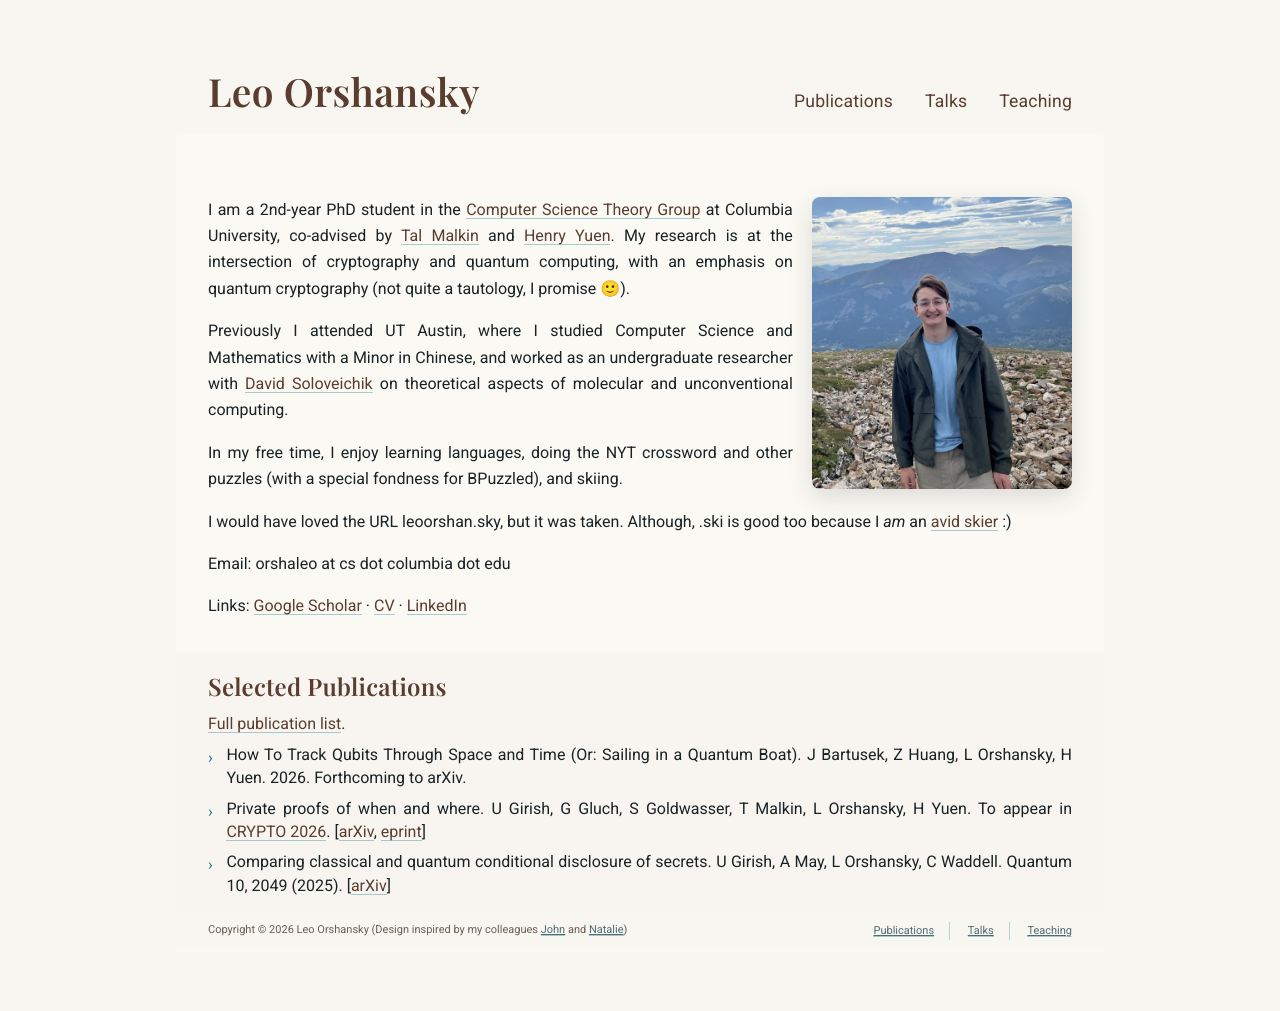
==== index.html @ e821ca94 "lmao" ====
<!DOCTYPE html>
<html lang="en-us">
 <head>
  <meta charset="utf-8"/>
  <meta content="IE=edge" http-equiv="X-UA-Compatible"/>
  <title>
   Leo Orshansky | PhD Student in Theoretical Computer Science
  </title>
  <link href="https://leoorshan.ski/" rel="canonical"/>
  <meta content="Leo Orshansky is a PhD student in theoretical computer science at Columbia University, researching cryptography and quantum computing." name="description"/>
  <meta content="width=device-width,initial-scale=1" name="viewport"/>
  <meta content="all,follow" name="robots"/>
  <meta content="index,follow,snippet,archive" name="googlebot"/>
  <meta content="https://leoorshan.ski/" property="og:url"/>
  <meta content="Leo Orshansky" property="og:site_name"/>
  <meta content="Leo Orshansky | PhD Student in Theoretical Computer Science" property="og:title"/>
  <meta content="Leo Orshansky is a PhD student in theoretical computer science at Columbia University, researching cryptography and quantum computing." property="og:description"/>
  <meta content="en_us" property="og:locale"/>
  <meta content="website" property="og:type"/>
  <meta content="summary" name="twitter:card"/>
  <meta content="Leo Orshansky | PhD Student in Theoretical Computer Science" name="twitter:title"/>
  <meta content="Leo Orshansky is a PhD student in theoretical computer science at Columbia University, researching cryptography and quantum computing." name="twitter:description"/>
  <script type="application/ld+json">
   {
    "@context": "https://schema.org",
    "@type": "Person",
    "name": "Leo Orshansky",
    "url": "https://leoorshan.ski/",
    "image": "https://leoorshan.ski/images/logo.jpg",
    "affiliation": {
     "@type": "CollegeOrUniversity",
     "name": "Columbia University"
    },
    "sameAs": [
     "https://scholar.google.com/citations?user=zd6quKkAAAAJ&hl=en",
     "https://www.linkedin.com/in/orshansky/",
     "https://github.com/leoorshansky",
     "https://simons.berkeley.edu/people/leo-orshansky",
     "https://dblp.org/pid/267/2354.html"
    ]
   }
  </script>
  <link href="/css/styles.5308da164d764b52eadf920642c91211e58b9eead475504b0ac7ef793f7eedfda51e732e4b35addfea8a3a9d26195778d5e06973f7e8b6896e396d1535fdfa44.css" integrity="sha512-UwjaFk12S1Lq35IGQskSEeWLnurUdVBLCsfveT9+7f2lHnMuSzWt3+qKOp0mGVd41eBpc/fotoluOW0VNf36RA==" rel="stylesheet"/>
  <link href="/css/theme-parham.css" rel="stylesheet"/>
  <!--[if lt IE 9]><script src=https://oss.maxcdn.com/html5shiv/3.7.2/html5shiv.min.js></script><script src=https://oss.maxcdn.com/respond/1.4.2/respond.min.js></script><![endif]-->
  <link href="/images/Favicon.png" rel="icon" type="image/png"/>
 </head>
 <body class="max-width mx-auto px3 ltr">
  <div class="content index py4">
   <section class="np-band np-band--mist np-band--flush-top">
    <header id="header">
     <a href="/" id="title-link"><h1>Leo Orshansky</h1></a>
     <nav id="nav">
      <ul>
       <li><a href="/publications/">Publications</a></li>
       <li><a href="/talks/">Talks</a></li>
       <li><a href="/teaching/">Teaching</a></li>
      </ul>
     </nav>
    </header>
   </section>
   <main role="main">
   <section class="np-band np-band--paper">
     <header class="homepage-header">
      <h1>
      </h1>
     </header>
     <div class="content-wrapper">
     <img alt="Leo Orshansky" class="content-image" src="/images/logo.jpg"/>
     <div class="homepage-content">
      <p>
       I am a 2nd-year PhD student in the <a href="https://theory.cs.columbia.edu/">Computer Science Theory Group</a> at Columbia University, co-advised by <a href="https://www.cs.columbia.edu/~tal/">Tal Malkin</a> and <a href="https://henryyuen.net/">Henry Yuen</a>.
       My research is at the intersection of cryptography and quantum computing, with an emphasis on quantum cryptography (not quite a tautology, I promise 🙂).
      </p>
      <p>
       Previously I attended UT Austin, where I studied Computer Science and Mathematics with a Minor in Chinese, and worked as an undergraduate researcher with <a href="https://www.solo-group.link/members/david-soloveichik">David Soloveichik</a> on theoretical aspects of molecular and unconventional computing.
      </p>
      <p>
       In my free time, I enjoy learning languages, doing the NYT crossword and other puzzles (with a special fondness for BPuzzled), and skiing.
      </p>
      <p>
        I would have loved the URL leoorshan.sky, but it was taken. Although, .ski is good too because I <em>am</em> an <a href="/photos/skiing/">avid skier</a> :)
      </p>
      <p>
       Email: orshaleo at cs dot columbia dot edu
      </p>
      <p>
       Links: <a href="https://scholar.google.com/citations?user=zd6quKkAAAAJ&amp;hl=en">Google Scholar</a> &middot; <a href="/files/leo-orshansky-cv.pdf">CV</a> &middot; <a href="https://www.linkedin.com/in/orshansky/">LinkedIn</a>
      </p>
     </div>
     <div style="clear:both">
     </div>
    </div>
   </section>
   <section class="np-band np-band--taupe">
    <section class="homepage-publications" aria-labelledby="selected-publications">
     <h1 id="selected-publications">
      Selected Publications
     </h1>
     <p>
      <a href="/publications/">Full publication list</a>.
     </p>
     <ul>
      <li>
       <p>
        How To Track Qubits Through Space and Time (Or: Sailing in a Quantum Boat). J Bartusek, Z Huang, L Orshansky, H Yuen. 2026. Forthcoming to arXiv.
       </p>
      </li>
      <li>
       <p>
        Private proofs of when and where. U Girish, G Gluch, S Goldwasser, T Malkin, L Orshansky, H Yuen. To appear in <a href="https://crypto.iacr.org/2026/">CRYPTO 2026</a>. [<a href="https://arxiv.org/abs/2601.18961">arXiv</a>, <a href="https://eprint.iacr.org/2026/136">eprint</a>]
       </p>
      </li>
      <li>
       <p>
        Comparing classical and quantum conditional disclosure of secrets. U Girish, A May, L Orshansky, C Waddell. Quantum 10, 2049 (2025). [<a href="https://arxiv.org/abs/2505.02939">arXiv</a>]
       </p>
      </li>
     </ul>
    </section>
   </section>
   </main>
   <footer id="footer" class="np-band np-band--mist np-band--flush-bottom">
    <div class="footer-left">
     Copyright &copy; 2026 Leo Orshansky (Design inspired by my colleagues <a href="https://johnbostanci.com/">John</a> and <a href="https://natalieparham.com/">Natalie</a>)
    </div>
    <div class="footer-right">
     <nav>
      <ul>
       <li><a href="/publications/">Publications</a></li>
       <li><a href="/talks/">Talks</a></li>
       <li><a href="/teaching/">Teaching</a></li>
      </ul>
     </nav>
    </div>
   </footer>
  </div>
  <link href="/lib/font-awesome/css/all.min.css" rel="stylesheet"/>
  <script src="/lib/jquery/jquery.min.js"></script>
  <script src="/js/main.js"></script>
 </body>
</html>
---- css/styles.5308da164d764b52eadf920642c91211e58b9eead475504b0ac7ef793f7eedfda51e732e4b35addfea8a3a9d26195778d5e06973f7e8b6896e396d1535fdfa44.css ----
﻿.inline{display:inline}.block{display:block}.inline-block{display:inline-block}.table{display:table}.table-cell{display:table-cell}.overflow-hidden{overflow:hidden}.overflow-scroll{overflow:scroll}.overflow-auto{overflow:auto}.clearfix:before,.clearfix:after{display:table;content:" "}.clearfix:after{clear:both}.left{float:left}.right{float:right}.fit{max-width:100%}.truncate{display:inline-block;overflow:hidden;text-overflow:ellipsis;white-space:nowrap}.max-width-1{max-width:24rem}.max-width-2{max-width:32rem}.max-width-3{max-width:48rem}.max-width-4{max-width:64rem}.border-box{box-sizing:border-box}.m0{margin:0}.mt0{margin-top:0}.mr0{margin-right:0}.mb0{margin-bottom:0}.ml0{margin-left:0}.mx0{margin-right:0;margin-left:0}.my0{margin-top:0;margin-bottom:0}.m1{margin:.5rem}.mt1{margin-top:.5rem}.mr1{margin-right:.5rem}.mb1{margin-bottom:.5rem}.ml1{margin-left:.5rem}.mx1{margin-right:.5rem;margin-left:.5rem}.my1{margin-top:.5rem;margin-bottom:.5rem}.m2{margin:1rem}.mt2{margin-top:1rem}.mr2{margin-right:1rem}.mb2{margin-bottom:1rem}.ml2{margin-left:1rem}.mx2{margin-right:1rem;margin-left:1rem}.my2{margin-top:1rem;margin-bottom:1rem}.m3{margin:2rem}.mt3{margin-top:2rem}.mr3{margin-right:2rem}.mb3{margin-bottom:2rem}.ml3{margin-left:2rem}.mx3{margin-right:2rem;margin-left:2rem}.my3{margin-top:2rem;margin-bottom:2rem}.m4{margin:4rem}.mt4{margin-top:4rem}.mr4{margin-right:4rem}.mb4{margin-bottom:4rem}.ml4{margin-left:4rem}.mx4{margin-right:4rem;margin-left:4rem}.my4{margin-top:4rem;margin-bottom:4rem}.mxn1{margin-right:-.5rem;margin-left:-.5rem}.mxn2{margin-right:-1rem;margin-left:-1rem}.mxn3{margin-right:-2rem;margin-left:-2rem}.mxn4{margin-right:-4rem;margin-left:-4rem}.ml-auto{margin-left:auto}.mr-auto{margin-right:auto}.mx-auto{margin-right:auto;margin-left:auto}.p0{padding:0}.pt0{padding-top:0}.pr0{padding-right:0}.pb0{padding-bottom:0}.pl0{padding-left:0}.px0{padding-right:0;padding-left:0}.py0{padding-top:0;padding-bottom:0}.p1{padding:.5rem}.pt1{padding-top:.5rem}.pr1{padding-right:.5rem}.pb1{padding-bottom:.5rem}.pl1{padding-left:.5rem}.py1{padding-top:.5rem;padding-bottom:.5rem}.px1{padding-right:.5rem;padding-left:.5rem}.p2{padding:1rem}.pt2{padding-top:1rem}.pr2{padding-right:1rem}.pb2{padding-bottom:1rem}.pl2{padding-left:1rem}.py2{padding-top:1rem;padding-bottom:1rem}.px2{padding-right:1rem;padding-left:1rem}.p3{padding:2rem}.pt3{padding-top:2rem}.pr3{padding-right:2rem}.pb3{padding-bottom:2rem}.pl3{padding-left:2rem}.py3{padding-top:2rem;padding-bottom:2rem}.px3{padding-right:2rem;padding-left:2rem}.p4{padding:4rem}.pt4{padding-top:4rem}.pr4{padding-right:4rem}.pb4{padding-bottom:4rem}.pl4{padding-left:4rem}.py4{padding-top:4rem;padding-bottom:4rem}.px4{padding-right:4rem;padding-left:4rem}h1,.h1{display:block;margin-top:3rem;margin-bottom:1rem;color:#2bbc8a;letter-spacing:.01em;font-weight:700;font-style:normal;font-size:1.5em;-moz-osx-font-smoothing:grayscale;-webkit-font-smoothing:antialiased}h2,.h2{position:relative;display:block;margin-top:2rem;margin-bottom:.5rem;color:#383838;text-transform:none;letter-spacing:normal;font-weight:bold;font-size:1rem}h3{color:#383838;text-decoration:underline;font-weight:bold;font-size:.9rem}h4 h5 h6{display:inline;text-decoration:none;color:#8c8c8c;font-weight:bold;font-size:.9rem}h3 h4 h5 h6{margin-top:.9rem;margin-bottom:.5rem}hr{border:0.5px dashed #8c8c8c;opacity:.5;margin:0;margin-top:20px;margin-bottom:20px}strong{font-weight:bold}em cite{font-style:italic}sup sub{position:relative;vertical-align:baseline;font-size:.75em;line-height:0}sup{top:-.5em}sub{bottom:-.2em}small{font-size:.85em}acronym abbr{border-bottom:1px dotted}ul ol dl{line-height:1.725}ul ul,ol ul,ul ol,ol ol{margin-top:0;margin-bottom:0}ol{list-style:decimal}dt{font-weight:bold}table{width:100%;border-collapse:collapse;text-align:left;font-size:12px;overflow:auto;display:block}th{padding:8px;border-bottom:1px dashed #666;color:#383838;font-weight:bold;font-size:13px}td{padding:0 8px;border-bottom:none}@font-face{font-style:normal;font-family:"JetBrains Mono";font-display:swap;src:local("JetBrains Mono"),local("JetBrains-Mono"),url("../lib/JetBrainsMono/web/woff2/JetBrainsMono-Regular.woff2") format("woff2"),url("../lib/JetBrainsMono/web/woff/JetBrainsMono-Regular.woff") format("woff"),url("../lib/JetBrainsMono/web/eot/JetBrainsMono-Regular.eot") format("embedded-opentype"),url("../lib/JetBrainsMono/ttf/JetBrainsMono-Regular.ttf") format("truetype")}*,*:before,*:after{box-sizing:border-box}html{margin:0;padding:0;height:100%;border-top:2px solid #383838;-webkit-text-size-adjust:100%;-ms-text-size-adjust:100%}body{margin:0;height:100%;background-color:#fff;color:#383838;font-display:swap;font-weight:400;font-size:14px;font-family:"JetBrains Mono",monospace;line-height:1.725;text-rendering:geometricPrecision;flex:1;-moz-osx-font-smoothing:grayscale;-webkit-font-smoothing:antialiased}.content{position:relative;display:flex;flex-direction:column;min-height:100%;overflow-wrap:break-word}.content p{hyphens:auto;-moz-hyphens:auto;-ms-hyphens:auto;-webkit-hyphens:auto}.content code{hyphens:manual;-moz-hyphens:manual;-ms-hyphens:manual;-webkit-hyphens:manual}.content a{color:#383838;text-decoration:none;background-image:linear-gradient(transparent, transparent 5px, #383838 5px, #383838);background-position:bottom;background-size:100% 6px;background-repeat:repeat-x}.content a:hover{background-image:linear-gradient(transparent, transparent 4px, #d480aa 4px, #d480aa)}.content a.icon{background:none}.content a.icon:hover{color:#d480aa}.content h1 a,.content .h1 a,.content h2 a,.content h3 a,.content h4 a,.content h5 a,.content h6 a{background:none;color:inherit;text-decoration:none}.content h1 a:hover,.content .h1 a:hover,.content h2 a:hover,.content h3 a:hover,.content h4 a:hover,.content h5 a:hover,.content h6 a:hover{background-image:linear-gradient(transparent, transparent 6px, #d480aa 6px, #d480aa);background-position:bottom;background-size:100% 6px;background-repeat:repeat-x}.content h6 a{background:none;color:inherit;text-decoration:none}.content h6 a:hover{background-image:linear-gradient(transparent, transparent 6px, #d480aa 6px, #d480aa);background-position:bottom;background-size:100% 6px;background-repeat:repeat-x}@media (min-width: 540px){.image-wrap{flex-direction:row;margin-bottom:2rem}.image-wrap .image-block{flex:1 0 35%;margin-right:2rem}.image-wrap p{flex:1 0 65%}}.max-width{max-width:48rem}@media (max-width: 480px){.px3{padding-right:1rem;padding-left:1rem}.my4{margin-top:2rem;margin-bottom:2rem}}@media (min-width: 480px){p{text-align:justify}}#header{margin:0 auto 0rem;width:100%;display:flex;align-items:baseline;justify-content:space-between;flex-wrap:wrap;gap:0.5rem 1.5rem}#header #title-link{background:none;text-decoration:none}#header #title-link h1{margin:0;color:#383838;letter-spacing:.01em;font-weight:700;font-style:normal;font-size:1.5rem;line-height:2rem;display:inline;-moz-osx-font-smoothing:grayscale;-webkit-font-smoothing:antialiased}#header #nav ul{margin:0;padding:0;list-style-type:none;display:flex;gap:2rem;align-items:baseline}#header #nav ul li{display:inline-block}#header #nav ul a{color:#2bbc8a;text-decoration:none;background:none;font-size:1.1rem;font-weight:400;letter-spacing:.01em}#header #nav ul a:hover{background-image:linear-gradient(transparent, transparent 5px, #2bbc8a 5px, #2bbc8a);background-position:bottom;background-size:100% 6px;background-repeat:repeat-x}@media screen and (max-width: 680px){#header{flex-direction:column;align-items:flex-start;gap:0.5rem}#header #nav ul{gap:1.5rem}}@media screen and (max-width: 400px){#header #title-link h1{font-size:1.3rem}#header #nav ul{gap:1rem;flex-wrap:wrap}#header #nav ul a{font-size:0.95rem}}#header-post{position:fixed;top:2rem;right:0;display:inline-block;float:right;z-index:100}#header-post a{background:none;color:inherit;text-decoration:none}#header-post a.icon{background:none}#header-post a.icon:hover{color:#d480aa}#header-post nav ul{display:block;list-style-image:none;list-style-position:outside;list-style-type:none;padding-inline-start:40px}#header-post nav ul li{display:list-item;margin-right:0px}#header-post nav>ul{margin-block-end:1em;margin-block-start:1em}#header-post ul{display:inline-block;margin:0;padding:0;list-style-type:none}#header-post ul li{display:inline-block;margin-right:15px;vertical-align:middle}#header-post ul li:last-child{margin-right:0}#header-post #menu-icon{float:right;margin-right:2rem;margin-left:15px}#header-post #menu-icon:hover{color:#2bbc8a}#header-post #menu-icon-tablet{float:right;margin-right:2rem;margin-left:15px}#header-post #menu-icon-tablet:hover{color:#2bbc8a}#header-post #top-icon-tablet{position:fixed;right:2rem;bottom:2rem;margin-right:2rem;margin-left:15px}#header-post #top-icon-tablet:hover{color:#2bbc8a}#header-post .active{color:#2bbc8a}#header-post #menu{visibility:hidden;margin-right:2rem}#header-post #nav{color:#2bbc8a;letter-spacing:.01em;font-weight:200;font-style:normal;font-size:.8rem}#header-post #nav ul{line-height:15px}#header-post #nav ul a{margin-right:15px;color:#2bbc8a}#header-post #nav ul a:hover{background-image:linear-gradient(transparent, transparent 5px, #2bbc8a 5px, #2bbc8a);background-position:bottom;background-size:100% 6px;background-repeat:repeat-x}#header-post #nav ul li{border-right:1px dotted #2bbc8a}#header-post #nav ul li:last-child{margin-right:0;border-right:0}#header-post #nav ul li:last-child a{margin-right:0}#header-post #actions{float:right;margin-top:2rem;margin-right:2rem;width:100%;text-align:right}#header-post #actions ul{display:block}#header-post #actions .info{display:block;font-style:italic}#header-post #share{clear:both;padding-top:1rem;padding-right:2rem;text-align:right}#header-post #share li{display:block;margin:0}#header-post #toc{float:right;clear:both;overflow:auto;margin-top:1rem;padding-right:2rem;max-width:20em;max-height:calc(95vh - 7rem);text-align:right}#header-post #toc a:hover{color:#d480aa}#header-post #toc nav>ul>li{color:#383838;font-size:.8rem}#header-post #toc nav>ul>li:before{color:#2bbc8a;content:"#";margin-right:8px}#header-post #toc nav>ul>li>ul>li{color:#666;font-size:.7rem}#header-post #toc nav>ul>li>ul>li:before{color:#2bbc8a;content:"·";font-weight:bold;margin-right:3px}#header-post #toc nav>ul>li>ul>li>ul>li{color:#333;font-size:.4rem}#header-post #toc .toc-level-5{display:none}#header-post #toc .toc-level-6{display:none}#header-post #toc .toc-number{display:none}@media screen and (max-width: 500px){#header-post{display:none}}@media screen and (max-width: 900px){#header-post #menu-icon{display:none}#header-post #actions{display:none}}@media screen and (max-width: 1199px){#header-post #toc{display:none}}@media screen and (min-width: 900px){#header-post #menu-icon-tablet{display:none !important}#header-post #top-icon-tablet{display:none !important}}@media screen and (min-width: 1199px){#header-post #actions{width:auto}#header-post #actions ul{display:inline-block;float:right}#header-post #actions .info{display:inline;float:left;margin-right:2rem;font-style:italic}}#footer-post{position:fixed;right:0;bottom:0;left:0;z-index:5000000;width:100%;border-top:1px solid #666;background:#fafafa;transition:opacity .2s}#footer-post a{background:none;color:inherit;text-decoration:none}#footer-post a.icon{background:none}#footer-post a.icon:hover{color:#d480aa}#footer-post #nav-footer{padding-right:1rem;padding-left:1rem;background:#e6e6e6;text-align:center}#footer-post #nav-footer a{color:#2bbc8a;font-size:1em}#footer-post #nav-footer a:hover{background-image:linear-gradient(transparent, transparent 5px, #2bbc8a 5px, #2bbc8a);background-position:bottom;background-size:100% 6px;background-repeat:repeat-x}#footer-post #nav-footer ul{display:table;margin:0;padding:0;width:100%;list-style-type:none}#footer-post #nav-footer ul li{display:inline-table;padding:10px;width:20%;vertical-align:middle}#footer-post #actions-footer{overflow:auto;margin-top:1rem;margin-bottom:1rem;padding-right:1rem;padding-left:1rem;width:100%;text-align:center;white-space:nowrap}#footer-post #actions-footer a{display:inline-block;padding-left:1rem;color:#2bbc8a}#footer-post #share-footer{padding-right:1rem;padding-left:1rem;background:#e6e6e6;text-align:center}#footer-post #share-footer ul{display:table;margin:0;padding:0;width:100%;list-style-type:none}#footer-post #share-footer ul li{display:inline-table;padding:10px;width:20%;vertical-align:middle}#footer-post #toc-footer{clear:both;padding-top:1rem;padding-bottom:1rem;background:#e6e6e6;text-align:left}#footer-post #toc-footer #TableOfContents ul{margin:0;padding-left:20px;list-style-type:none}#footer-post #toc-footer #TableOfContents ul li{line-height:30px}#footer-post #toc-footer a:hover{color:#d480aa}#footer-post #toc-footer #TableOfContents>ul>li{color:#383838;font-size:.8rem}#footer-post #toc-footer #TableOfContents>ul>li:before{color:#2bbc8a;content:"#";margin-right:8px}#footer-post #toc-footer #TableOfContents>ul>li>ul>li{color:#666;font-size:.7rem;line-height:15px}#footer-post #toc-footer #TableOfContents>ul>li>ul>li:before{color:#2bbc8a;content:"·";font-weight:bold;margin-right:3px}#footer-post #toc-footer #TableOfContents>ul>li>ul>li>ul>li{display:none}@media screen and (min-width: 500px){#footer-post-container{display:none}}.post-list{padding:0}.post-list .post-item{margin-bottom:1rem;margin-left:0;list-style-type:none}.post-list .post-item .meta{display:block;margin-right:16px;min-width:100px;color:#666;font-size:14px}@media (min-width: 480px){.post-list .post-item{display:flex;margin-bottom:5px}.post-list .post-item .meta{text-align:left}}.project-list{padding:0;list-style:none}.project-list .project-item{margin-bottom:5px}.project-list .project-item p{display:inline}article header .posttitle{margin-top:0;margin-bottom:0;text-transform:none;font-size:1.5em;line-height:1.25}article header .meta{margin-top:0;margin-bottom:1rem}article header .meta *{color:#8c8c8c;font-size:.85rem}article header .author{text-transform:uppercase;letter-spacing:.01em;font-weight:700}article header .postdate{display:inline}article .content h2:before{position:absolute;top:-4px;left:-1rem;color:#2bbc8a;content:"#";font-weight:bold;font-size:1.2rem}article .content img,article .content video{display:block;margin:auto;max-width:100%;height:auto}article .content img .video-container,article .content video .video-container{position:relative;overflow:hidden;padding-top:56.25% e;height:0}article .content img .video-container iframe,article .content img .video-container object,article .content img .video-container embed,article .content video .video-container iframe,article .content video .video-container object,article .content video .video-container embed{position:absolute;top:0;left:0;margin-top:0;width:100%;height:100%}article .content img blockquote,article .content video blockquote{margin:1rem 10px;padding:.5em 10px;background:inherit;color:#2bbc8a;quotes:"\201C" "\201D" "\2018" "\2019";font-weight:bold}article .content img blockquote p,article .content video blockquote p{margin:0}article .content img blockquote:before,article .content video blockquote:before{margin-right:.25em;color:#2bbc8a;content:"\201C";vertical-align:-.4em;font-size:2em;line-height:.1em}article .content img blockquote footer,article .content video blockquote footer{margin:line-height 0;color:#666;font-size:11px}article .content img blockquote footer a,article .content video blockquote footer a{background-image:linear-gradient(transparent, transparent 5px, #666 5px, #666);color:#666}article .content img blockquote footer a:hover,article .content video blockquote footer a:hover{background-image:linear-gradient(transparent, transparent 4px, #999 4px, #999);color:#999}article .content img blockquote footer cite:before,article .content video blockquote footer cite:before{padding:0 .5em;content:"—"}article .content img .pullquote,article .content video .pullquote{margin:0;width:45%;text-align:left}article .content img .pullquote.left,article .content video .pullquote.left{margin-right:1em;margin-left:.5em}article .content img .pullquote.right,article .content video .pullquote.right{margin-right:.5em;margin-left:1em}article .content img .caption,article .content video .caption{position:relative;display:block;margin-top:.5em;color:#666;text-align:center;font-size:.9em}.posttitle{text-transform:none;font-size:1.5em;line-height:1.25}.article-tag .tag-link:before{content:"#";background-image:linear-gradient(transparent, transparent 10px, #d480aa 10px, #d480aa);background-position:bottom;background-size:100% 6px;background-repeat:repeat-x}.article-category .category-link{background-image:linear-gradient(transparent, transparent 10px, #d480aa 10px, #d480aa);background-position:bottom;background-size:100% 6px;background-repeat:repeat-x}@media (min-width: 480px){.article-read-time,.article-tag,.article-category{display:inline}.article-read-time:before,.article-tag:before,.article-category:before{content:"|"}}#archive .post-list{padding:0}#archive .post-list .post-item{margin-bottom:1rem;margin-left:0;list-style-type:none}#archive .post-list .post-item .meta{display:block;margin-right:16px;min-width:100px;color:#666;font-size:14px}@media (min-width: 480px){#archive .post-list .post-item{display:flex;margin-bottom:5px;margin-left:1rem}#archive .post-list .post-item .meta{text-align:left}}.blog-post-comments{margin-top:4rem}#footer{position:absolute;bottom:0;margin-bottom:10px;width:100%;color:#666;vertical-align:top;text-align:center;font-size:11px}#footer ul{margin:0;padding:0;list-style:none}#footer li{display:inline-block;margin-right:15px;border-right:1px solid;border-color:#666;vertical-align:middle}#footer li a{margin-right:15px}#footer li:last-child{margin-right:0;border-right:0}#footer li:last-child a{margin-right:0}#footer a{color:#666;text-decoration:underline;background-image:none}#footer a:hover{color:#999}#footer .footer-left{height:20px;vertical-align:middle;line-height:20px}@media (min-width: 39rem){#footer{display:flex;flex-flow:row wrap;justify-content:space-between;align-items:center;align-content:center;margin-bottom:20px}#footer .footer-left{align-self:flex-start;margin-right:20px}#footer .footer-right{align-self:flex-end}}.pagination{display:inline-block;margin-top:2rem;width:100%;text-align:center}.pagination .page-number{color:#383838;font-size:.8rem}.pagination a{padding:4px 6px;border-radius:5px;background-image:none;color:#383838;text-decoration:none}.pagination a:hover{background-image:none}.pagination a:hover:not(.active){color:#383838}.search-input{padding:4px 7px;width:100%;outline:none;border:solid 1px #8c8c8c;border-radius:5px;background-color:#fff;color:#383838;font-size:1.2rem;-webkit-border-radius:5px;-moz-border-radius:5px}.search-input:focus{border:solid 1px #2bbc8a}#search-result ul.search-result-list{padding:0;list-style-type:none}#search-result li{margin:2em auto}#search-result a.search-result-title{background-image:none;color:#383838;text-transform:capitalize;font-weight:bold;line-height:1.2}#search-result p.search-result{overflow:hidden;margin:.4em auto;max-height:13em;text-align:justify;font-size:.8em}#search-result em.search-keyword{border-bottom:1px dashed #d480aa;color:#d480aa;font-weight:bold}.search-no-result{display:none;padding-bottom:.5em;color:#383838}#tag-cloud .tag-cloud-title{color:#666}#tag-cloud .tag-cloud-tags{clear:both;text-align:center}#tag-cloud .tag-cloud-tags a{display:inline-block;margin:10px}.tooltipped{position:relative}.tooltipped::after{position:absolute;z-index:1000000;display:none;padding:.2em .5em;-webkit-font-smoothing:subpixel-antialiased;color:#fff;font-display:swap;font-weight:400;font-size:11.2px;font-family:"JetBrains Mono",monospace;line-height:1.725;text-rendering:geometricPrecision;text-align:center;word-wrap:break-word;white-space:pre;content:attr(aria-label);background:#383838;border-radius:3px;opacity:0}.tooltipped::before{position:absolute;z-index:1000001;display:none;width:0;height:0;color:#383838;pointer-events:none;content:'';border:6px solid transparent;opacity:0}@keyframes tooltip-appear{from{opacity:0}to{opacity:1}}.tooltipped:hover::before,.tooltipped:hover::after,.tooltipped:active::before,.tooltipped:active::after,.tooltipped:focus::before,.tooltipped:focus::after{display:inline-block;text-decoration:none;animation-name:tooltip-appear;animation-duration:0.1s;animation-fill-mode:forwards;animation-timing-function:ease-in}.tooltipped-s::after,.tooltipped-sw::after{top:100%;right:50%;margin-top:6px}.tooltipped-s::before,.tooltipped-sw::before{top:auto;right:50%;bottom:-7px;margin-right:-6px;border-bottom-color:#383838}.tooltipped-sw::after{margin-right:-16px}.tooltipped-s::after{transform:translateX(50%)}#categories .category-list-title{color:#666}#categories .category-list .category-list-item .category-list-count{color:#666}#categories .category-list .category-list-item .category-list-count:before{content:" ("}#categories .category-list .category-list-item .category-list-count:after{content:")"}pre{overflow-x:auto;padding:15px 15px 10px 15px;border:1px dotted #666;border-radius:2px;-webkit-border-radius:2px;font-size:13px;font-family:"JetBrains Mono",monospace;line-height:22px;position:relative}pre .code-copy-btn{position:absolute;top:0;right:0;border:0;border-radius:0 2px;padding:0;font-family:"JetBrains Mono", monospace;font-weight:800;font-size:0.9em;line-height:1.7;color:#fff;background-color:#8c8c8c;min-width:60px;text-align:center;cursor:pointer;letter-spacing:0em}pre .code-copy-btn:hover{background-color:#666;color:#2bbc8a}pre code{display:block;padding:0;border:none}code{font-family:"JetBrains Mono",monospace;padding:0 5px;border:1px dotted #666;border-radius:2px;-webkit-border-radius:2px}.highlight>div{border-radius:2px;-webkit-border-radius:2px}.highlight pre{border:none;background:none}.highlight table pre{margin-top:0}.highlight table td:first-child pre{padding-right:0}.highlight table td:last-child pre{padding-left:0}.content-wrapper{position:relative;width:100%}.content-image{float:left;margin:0 20px 20px 0;max-width:300px;height:auto;shape-outside:url("/images/logo.jpg");shape-margin:20px;border-radius:20px}@media screen and (max-width: 768px){.content-image{float:none;display:block;margin:0 auto 20px auto;max-width:100%;shape-outside:none}}.homepage-content h2:first-child{margin-top:0}@media screen and (max-width: 480px){#header #title{min-height:auto}}article .content h2{margin-top:1.5rem;margin-bottom:0.5rem}article .content h2+ul{margin-top:0.5rem}article .content ul{margin-bottom:0.5rem}.talk-item{margin-bottom:0.25rem}.talk-item summary{cursor:pointer;list-style:none;display:flex;align-items:flex-start}.talk-item summary::-webkit-details-marker{display:none}.talk-item summary::before{content:"▶";font-size:0.6em;margin-right:0.5rem;margin-top:0.45em;flex-shrink:0;transition:transform 0.2s ease}.talk-item[open] summary::before{transform:rotate(90deg)}.talk-item .talk-details{padding-left:1.1rem;margin-top:0.25rem}.talk-item .talk-details ul{margin:0;padding-left:1.2rem}.content-wrapper::after{content:"";display:table;clear:both}

/*# sourceMappingURL=styles.css.map */
---- css/theme-parham.css ----
/*
  Palette and typography inspired by natalieparham.com (Google Sites):
  warm off-white ground, espresso headings, Roboto body, Playfair Display titles.
*/

@import url("https://fonts.googleapis.com/css2?family=Playfair+Display:ital,wght@0,400..700;1,400&family=Roboto:ital,wght@0,300;0,400;0,500;0,700;1,400&family=Source+Code+Pro:wght@400;700&display=swap");

:root {
  --np-bg: #faf7f3;
  --np-bg-deep: #f3ede4;
  --np-text: #182325;
  --np-heading: #5a3d2e;
  --np-muted: #6d5f56;
  --np-accent: #157a87;
  --np-accent-deep: #0f5f6a;
  --np-accent-soft: rgba(21, 122, 135, 0.5);
  --np-link-underline: rgba(21, 122, 135, 0.36);
  /* Must match bundled .px3 gutter (2rem desktop, 1rem narrow) */
  --np-gutter: 2rem;
}

@media (max-width: 480px) {
  :root {
    --np-gutter: 1rem;
  }
}

/*
  Bundled base CSS sets html { border-top: 2px solid #383838 } — reads as a black bar,
  especially with overscroll. Paper-colored html background keeps rubber-band tint calm.
*/
html {
  border-top: none !important;
  background-color: var(--np-bg) !important;
}

::selection {
  background-color: rgba(21, 122, 135, 0.28) !important;
}

/* Match bundled .max-width (48rem) — use one measure site-wide */
body.max-width {
  max-width: 58rem !important;
}

/*
  Selected publications live outside .content-wrapper (sibling below photo+bio),
  so text is never constrained by the float or shape-outside beside the image.
*/
.content.index .homepage-publications {
  width: 100% !important;
  max-width: 100% !important;
  box-sizing: border-box !important;
  padding-top: 0 !important;
  margin-top: 0 !important;
}

.homepage-publications h1 {
  margin-top: 0 !important;
  margin-bottom: 0.25rem !important;
}

.homepage-publications > p {
  margin-top: 0 !important;
  margin-bottom: 0.35rem !important;
}

.homepage-publications ul {
  list-style: none !important;
  padding-inline-start: 0 !important;
  margin-top: 0.25rem !important;
  margin-bottom: 0 !important;
}

.homepage-publications ul li {
  position: relative !important;
  padding-left: 1.15rem !important;
  margin-bottom: 0.45rem !important;
}

.homepage-publications ul li::before {
  content: "\203a" !important;
  position: absolute !important;
  left: 0 !important;
  top: 0.12em !important;
  color: var(--np-accent) !important;
  font-weight: 400 !important;
}

.homepage-publications ul li:last-child {
  margin-bottom: 0 !important;
}

.homepage-publications li p {
  margin: 0 !important;
  line-height: 1.45 !important;
}

body {
  position: relative !important;
  background-color: var(--np-bg) !important;
  background-image: none !important;
  color: var(--np-text) !important;
  font-family: Roboto, system-ui, -apple-system, sans-serif !important;
  font-size: 16px !important;
  line-height: 1.65 !important;
}

/*
  Section bands like Google Sites / natalieparham.com: each block gets its own fill,
  aligned to real content — not repeating gradients on body.
*/
/*
  Bands often lived inside main / article > .content while #footer was a sibling of
  those wrappers — different containing blocks meant stripe widths didn’t match.
  Flatten wrappers so sections and footer share the outer .content.index column.
*/
main {
  display: contents !important;
}

article.post {
  display: contents !important;
}

article.post > .content {
  display: contents !important;
}

/*
  Outer column + stripes as flex items (after display:contents flattening): stretch to
  the body column and avoid width:100% on bands — it stacks with negative margins and
  overflows horizontally.
*/
.content.index {
  box-sizing: border-box !important;
  width: 100% !important;
  max-width: 100% !important;
  min-width: 0 !important;
  /*
    Bundled .content sets min-height: 100%. That keeps the flex column as tall as the
    viewport on short pages, leaving empty space below the footer inside this div —
    reads like an oversized shaded/footer band. Size to content instead.
  */
  min-height: unset !important;
}

/*
  Override bundled .py4 vertical padding explicitly so margins stay consistent with theme.
*/
.content.index.py4 {
  justify-content: flex-start !important;
  align-content: flex-start !important;
  /* Keep breathing room above and below menus, but with a flat background. */
  padding-top: 4rem !important;
  padding-bottom: 4rem !important;
}

.np-band {
  margin-left: calc(-1 * var(--np-gutter)) !important;
  margin-right: calc(-1 * var(--np-gutter)) !important;
  padding-left: var(--np-gutter) !important;
  padding-right: var(--np-gutter) !important;
  padding-top: 1rem !important;
  padding-bottom: 1rem !important;
  box-sizing: border-box !important;
  align-self: stretch !important;
  flex-grow: 0 !important;
  flex-shrink: 0 !important;
  min-width: 0 !important;
}

.np-band--mist {
  background-color: rgba(247, 245, 242, 0.72) !important;
}

.np-band--paper {
  background-color: rgba(252, 250, 246, 0.65) !important;
}

.np-band--taupe {
  background-color: rgba(240, 236, 231, 0.3) !important;
}

.np-band--flush-top {
  padding-top: 0.35rem !important;
}

/* Top nav band: soften the rectangle (only the header uses mist + flush-top) */
.np-band--mist.np-band--flush-top {
  border-radius: 0.5rem !important;
}

.np-band--flush-bottom {
  padding-bottom: 0.35rem !important;
}

.content .photo-collage {
  margin: 0 !important;
}

.content .photo-collage img {
  border-radius: 5px !important;
  box-shadow: 0 6px 28px rgba(24, 35, 37, 0.1) !important;
}

/* Homepage headshot framing */
.content-wrapper .content-image {
  float: right !important;
  width: min(36%, 260px) !important;
  height: auto !important;
  margin: 0 0 0.9rem 1.2rem !important;
  border-radius: 8px !important;
  box-shadow: 0 8px 24px rgba(24, 35, 37, 0.14) !important;
}

@media (max-width: 760px) {
  .content-wrapper .content-image {
    float: none !important;
    display: block !important;
    width: min(72%, 280px) !important;
    margin: 0 auto 1rem auto !important;
  }
}

h1,
.h1,
h2,
.h2,
h3 {
  font-family: "Playfair Display", Georgia, "Times New Roman", serif !important;
  color: var(--np-heading) !important;
}

h1,
.h1 {
  font-weight: 600 !important;
}

h2,
.h2,
h3 {
  font-weight: 600 !important;
  text-transform: none !important;
  text-decoration: none !important;
}

h3 {
  font-size: 1.05rem !important;
}

#header #title-link {
  background-image: none !important;
  text-decoration: none !important;
}

#header #title-link:hover {
  background-image: none !important;
  color: var(--np-accent-deep) !important;
}

#header #title-link h1 {
  font-family: "Playfair Display", Georgia, serif !important;
  color: inherit !important;
  font-weight: 600 !important;
  font-size: clamp(1.85rem, 1.35rem + 1.35vw, 2.45rem) !important;
  line-height: 1.12 !important;
  letter-spacing: 0.01em !important;
}

/* Nav: strip the thick .content gradient underlines; hover stays minimal */
#header #nav ul a {
  color: var(--np-heading) !important;
  background-image: none !important;
  transition: color 0.15s ease !important;
}

#header #nav ul a:hover {
  color: var(--np-accent-deep) !important;
  background-image: none !important;
}

.content a {
  color: var(--np-heading) !important;
  background-image: linear-gradient(
    transparent,
    transparent 5px,
    var(--np-link-underline) 5px,
    var(--np-link-underline)
  ) !important;
}

.content a:hover {
  color: var(--np-accent-deep) !important;
  background-image: linear-gradient(
    transparent,
    transparent 4px,
    var(--np-accent-soft) 4px,
    var(--np-accent-soft)
  ) !important;
}

.content h1 a:hover,
.content .h1 a:hover,
.content h2 a:hover,
.content h3 a:hover,
.content h4 a:hover,
.content h5 a:hover,
.content h6 a:hover {
  background-image: linear-gradient(
    transparent,
    transparent 6px,
    var(--np-accent-soft) 6px,
    var(--np-accent-soft)
  ) !important;
}

article .content h2:before {
  content: "\203a" !important;
  color: var(--np-accent) !important;
  font-weight: 400 !important;
  padding-right: 0.35em !important;
}

th {
  color: var(--np-heading) !important;
  border-bottom-color: var(--np-link-underline) !important;
}

hr {
  border-color: var(--np-link-underline) !important;
}

pre,
code {
  font-family: "Source Code Pro", ui-monospace, monospace !important;
}

pre {
  border-color: var(--np-link-underline) !important;
}

code {
  border-color: var(--np-link-underline) !important;
}

/*
  Bundled styles set #footer { position: absolute; width: 100%; bottom: 0 }, which
  breaks .np-band negative margins — the footer stripe no longer matches other bands.
  Keep the bar only as tall as the menu: no flex growth, tight padding, align-content
  reset so bundled align-content:center doesn’t vertically pad empty flex lines.
*/
#footer.np-band {
  position: relative !important;
  inset: auto !important;
  width: auto !important;
  max-width: none !important;
  flex: 0 0 auto !important;
  align-self: stretch !important;
  margin-top: 0 !important;
  margin-bottom: 0 !important;
  height: auto !important;
  min-height: 0 !important;
  padding-top: 0.45rem !important;
  padding-bottom: 0.45rem !important;
  align-content: flex-start !important;
}

#footer {
  color: var(--np-muted) !important;
}

#footer li {
  border-color: rgba(21, 122, 135, 0.28) !important;
}

#footer a {
  color: #526b70 !important;
}

#footer a:hover {
  color: var(--np-accent-deep) !important;
}
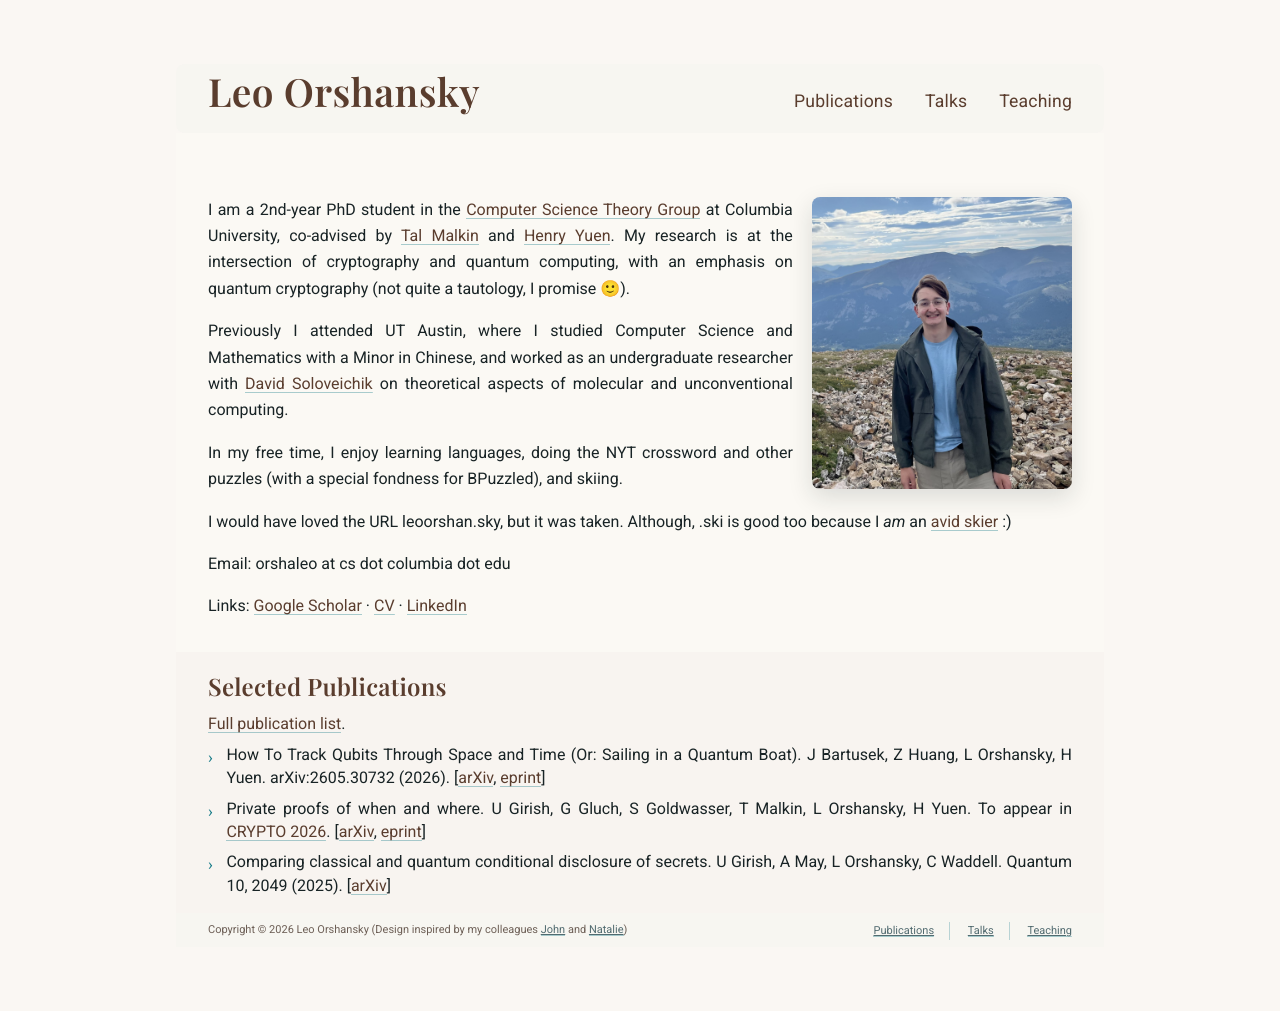
==== commit 55ce7abd: "updated link" ====
--- a/index.html
+++ b/index.html
@@ -103,7 +103,7 @@
      <ul>
       <li>
        <p>
-        How To Track Qubits Through Space and Time (Or: Sailing in a Quantum Boat). J Bartusek, Z Huang, L Orshansky, H Yuen. 2026. Forthcoming to arXiv.
+        How To Track Qubits Through Space and Time (Or: Sailing in a Quantum Boat). J Bartusek, Z Huang, L Orshansky, H Yuen. arXiv:2605.30732 (2026). [<a href="https://arxiv.org/abs/2605.30732">arXiv</a>, <a href="https://eprint.iacr.org/2026/1090">eprint</a>]
        </p>
       </li>
       <li>
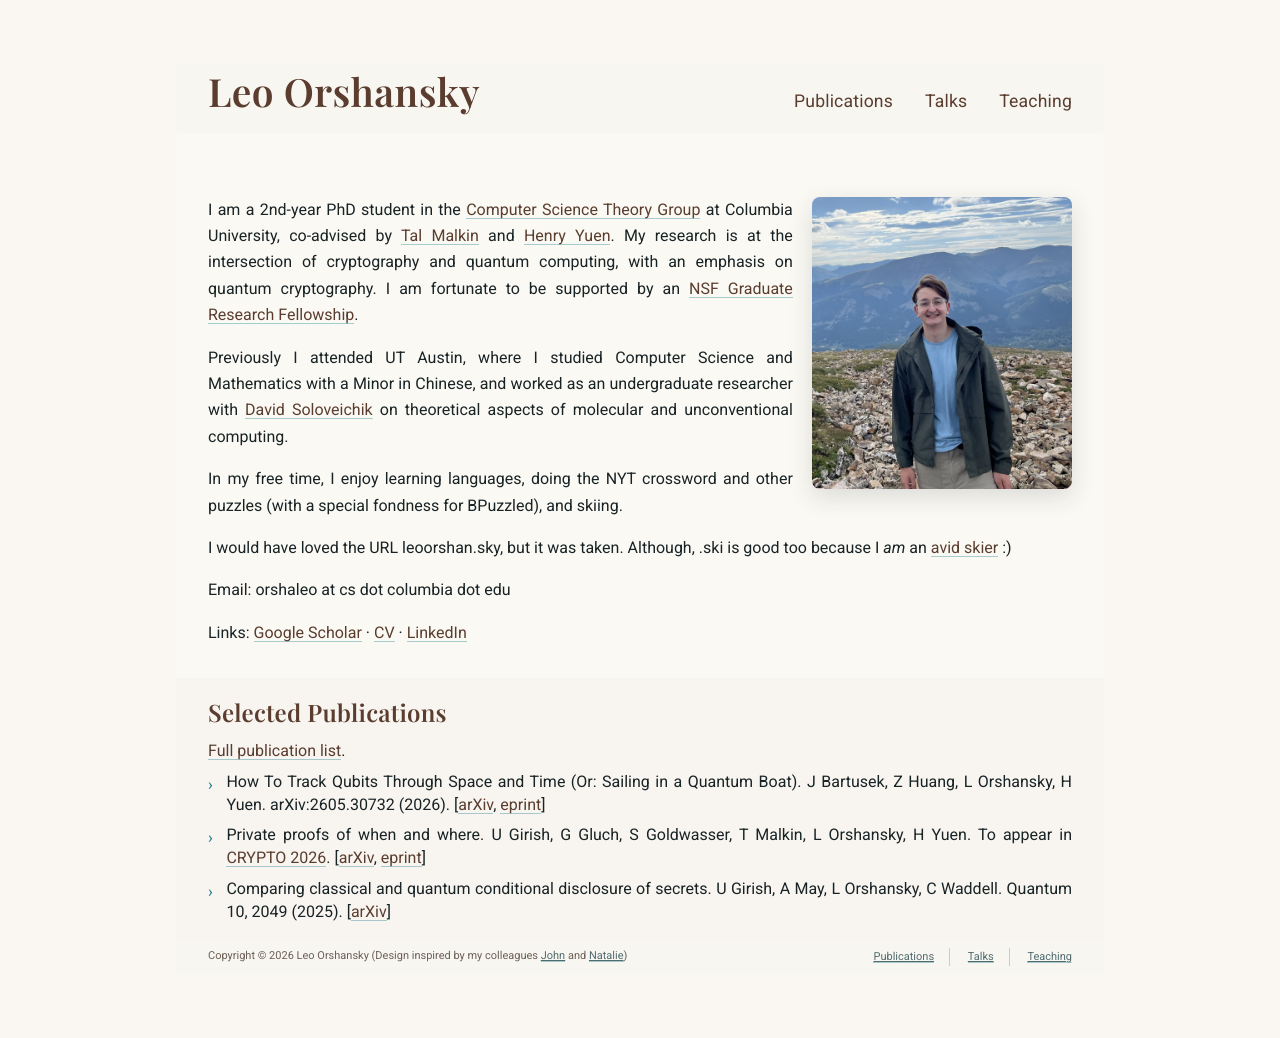
==== commit c3a9b133: "lmao" ====
--- a/index.html
+++ b/index.html
@@ -70,7 +70,7 @@
      <div class="homepage-content">
       <p>
        I am a 2nd-year PhD student in the <a href="https://theory.cs.columbia.edu/">Computer Science Theory Group</a> at Columbia University, co-advised by <a href="https://www.cs.columbia.edu/~tal/">Tal Malkin</a> and <a href="https://henryyuen.net/">Henry Yuen</a>.
-       My research is at the intersection of cryptography and quantum computing, with an emphasis on quantum cryptography (not quite a tautology, I promise 🙂).
+       My research is at the intersection of cryptography and quantum computing, with an emphasis on quantum cryptography. I am fortunate to be supported by an <a href="https://www.nsfgrfp.org/">NSF Graduate Research Fellowship</a>.
       </p>
       <p>
        Previously I attended UT Austin, where I studied Computer Science and Mathematics with a Minor in Chinese, and worked as an undergraduate researcher with <a href="https://www.solo-group.link/members/david-soloveichik">David Soloveichik</a> on theoretical aspects of molecular and unconventional computing.
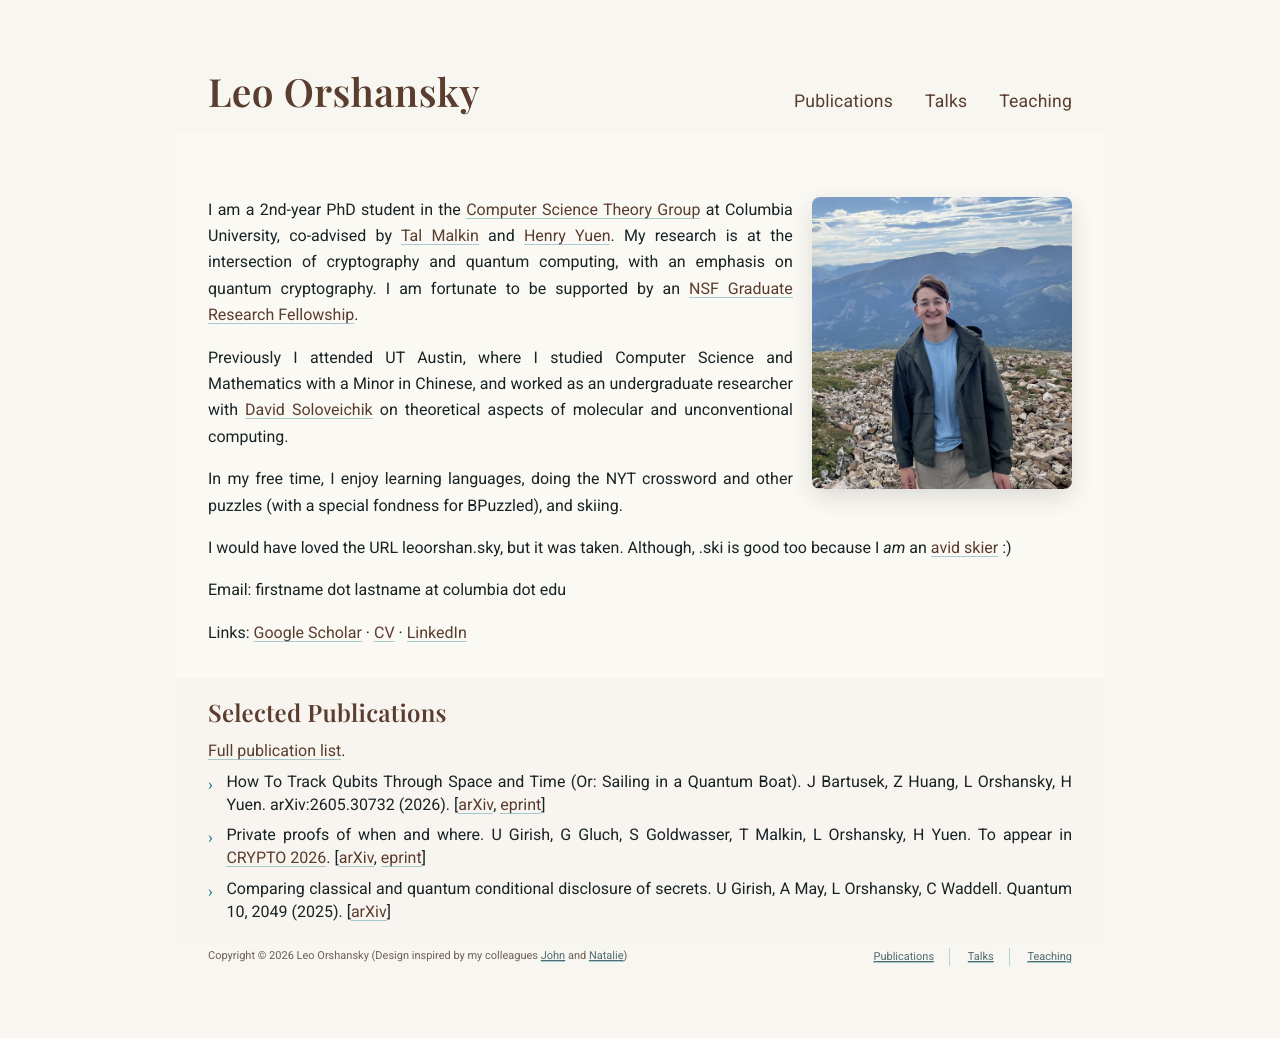
==== commit 2cb95622: "lmao" ====
--- a/index.html
+++ b/index.html
@@ -82,7 +82,7 @@
         I would have loved the URL leoorshan.sky, but it was taken. Although, .ski is good too because I <em>am</em> an <a href="/photos/skiing/">avid skier</a> :)
       </p>
       <p>
-       Email: orshaleo at cs dot columbia dot edu
+       Email: firstname dot lastname at columbia dot edu
       </p>
       <p>
        Links: <a href="https://scholar.google.com/citations?user=zd6quKkAAAAJ&amp;hl=en">Google Scholar</a> &middot; <a href="/files/leo-orshansky-cv.pdf">CV</a> &middot; <a href="https://www.linkedin.com/in/orshansky/">LinkedIn</a>
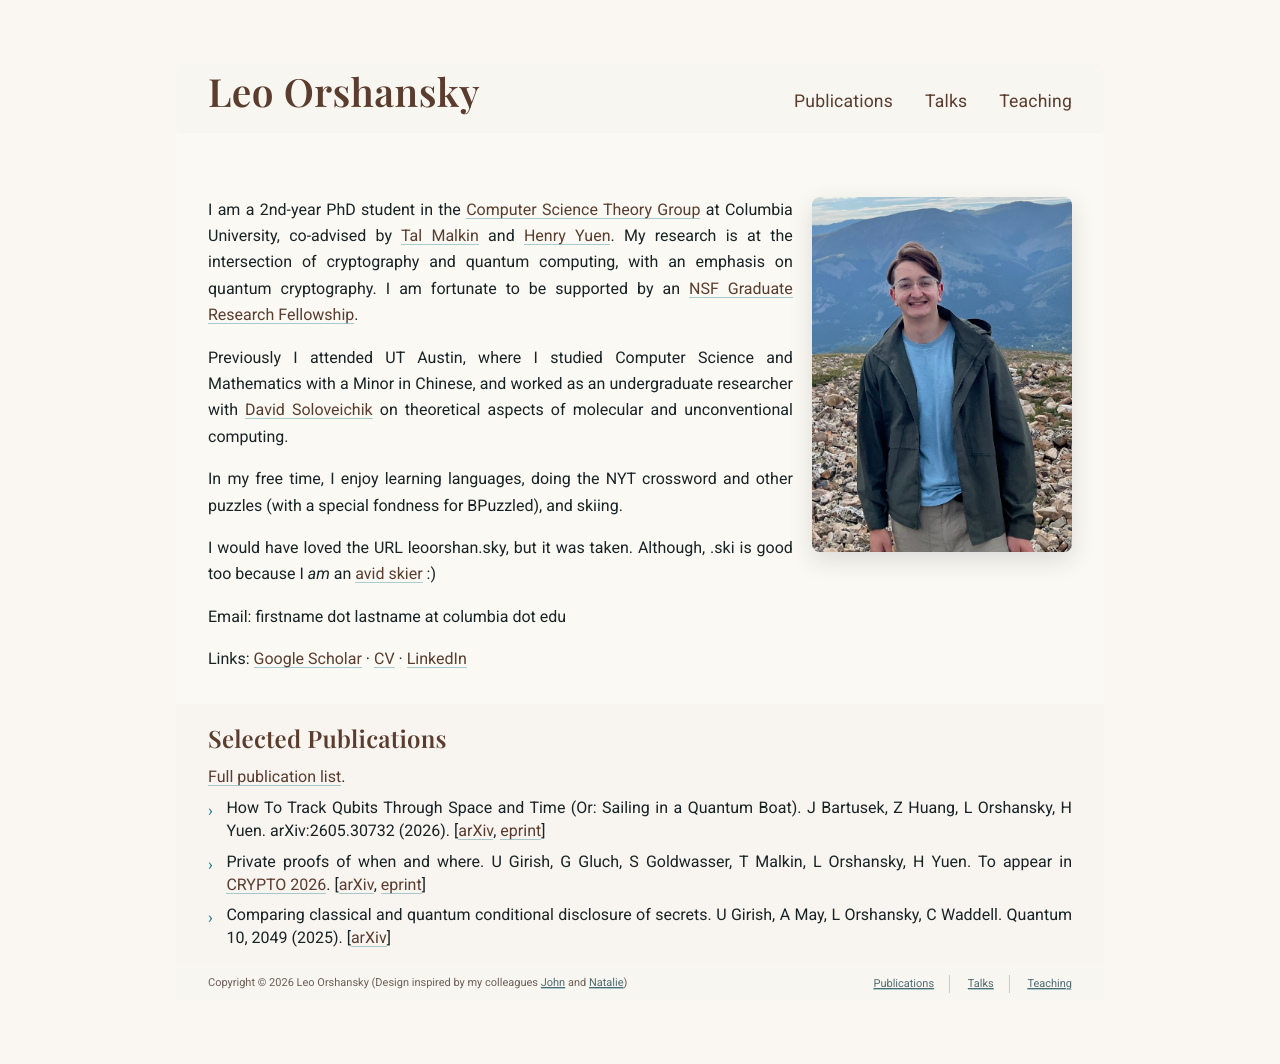
==== commit ff0b6d09: "Replace homepage headshot with new profile photo. Co-authored-by: Cursor <cursoragent@cursor.com>" ====
--- a/index.html
+++ b/index.html
@@ -26,7 +26,7 @@
     "@type": "Person",
     "name": "Leo Orshansky",
     "url": "https://leoorshan.ski/",
-    "image": "https://leoorshan.ski/images/logo.jpg",
+    "image": "https://leoorshan.ski/images/IMG_7684%20zoomed.jpeg",
     "affiliation": {
      "@type": "CollegeOrUniversity",
      "name": "Columbia University"
@@ -66,7 +66,7 @@
       </h1>
      </header>
      <div class="content-wrapper">
-     <img alt="Leo Orshansky" class="content-image" src="/images/logo.jpg"/>
+     <img alt="Leo Orshansky" class="content-image" src="/images/IMG_7684%20zoomed.jpeg"/>
      <div class="homepage-content">
       <p>
        I am a 2nd-year PhD student in the <a href="https://theory.cs.columbia.edu/">Computer Science Theory Group</a> at Columbia University, co-advised by <a href="https://www.cs.columbia.edu/~tal/">Tal Malkin</a> and <a href="https://henryyuen.net/">Henry Yuen</a>.
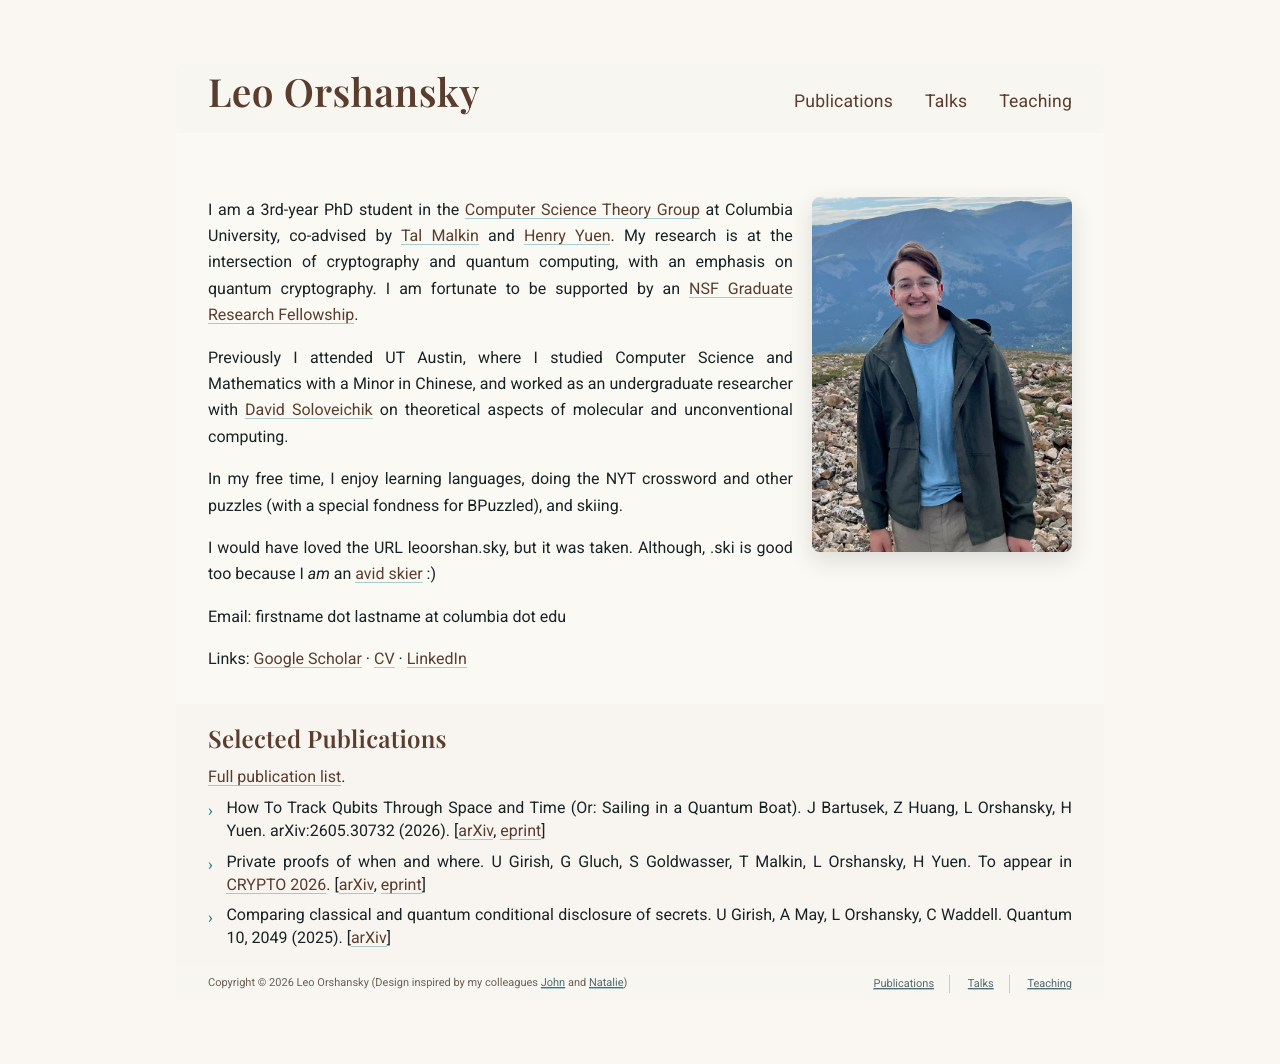
==== commit bc2000f1: "Update homepage bio to third-year PhD student. Reflect current program year on the homepage introduc" ====
--- a/index.html
+++ b/index.html
@@ -69,7 +69,7 @@
      <img alt="Leo Orshansky" class="content-image" src="/images/IMG_7684%20zoomed.jpeg"/>
      <div class="homepage-content">
       <p>
-       I am a 2nd-year PhD student in the <a href="https://theory.cs.columbia.edu/">Computer Science Theory Group</a> at Columbia University, co-advised by <a href="https://www.cs.columbia.edu/~tal/">Tal Malkin</a> and <a href="https://henryyuen.net/">Henry Yuen</a>.
+       I am a 3rd-year PhD student in the <a href="https://theory.cs.columbia.edu/">Computer Science Theory Group</a> at Columbia University, co-advised by <a href="https://www.cs.columbia.edu/~tal/">Tal Malkin</a> and <a href="https://henryyuen.net/">Henry Yuen</a>.
        My research is at the intersection of cryptography and quantum computing, with an emphasis on quantum cryptography. I am fortunate to be supported by an <a href="https://www.nsfgrfp.org/">NSF Graduate Research Fellowship</a>.
       </p>
       <p>
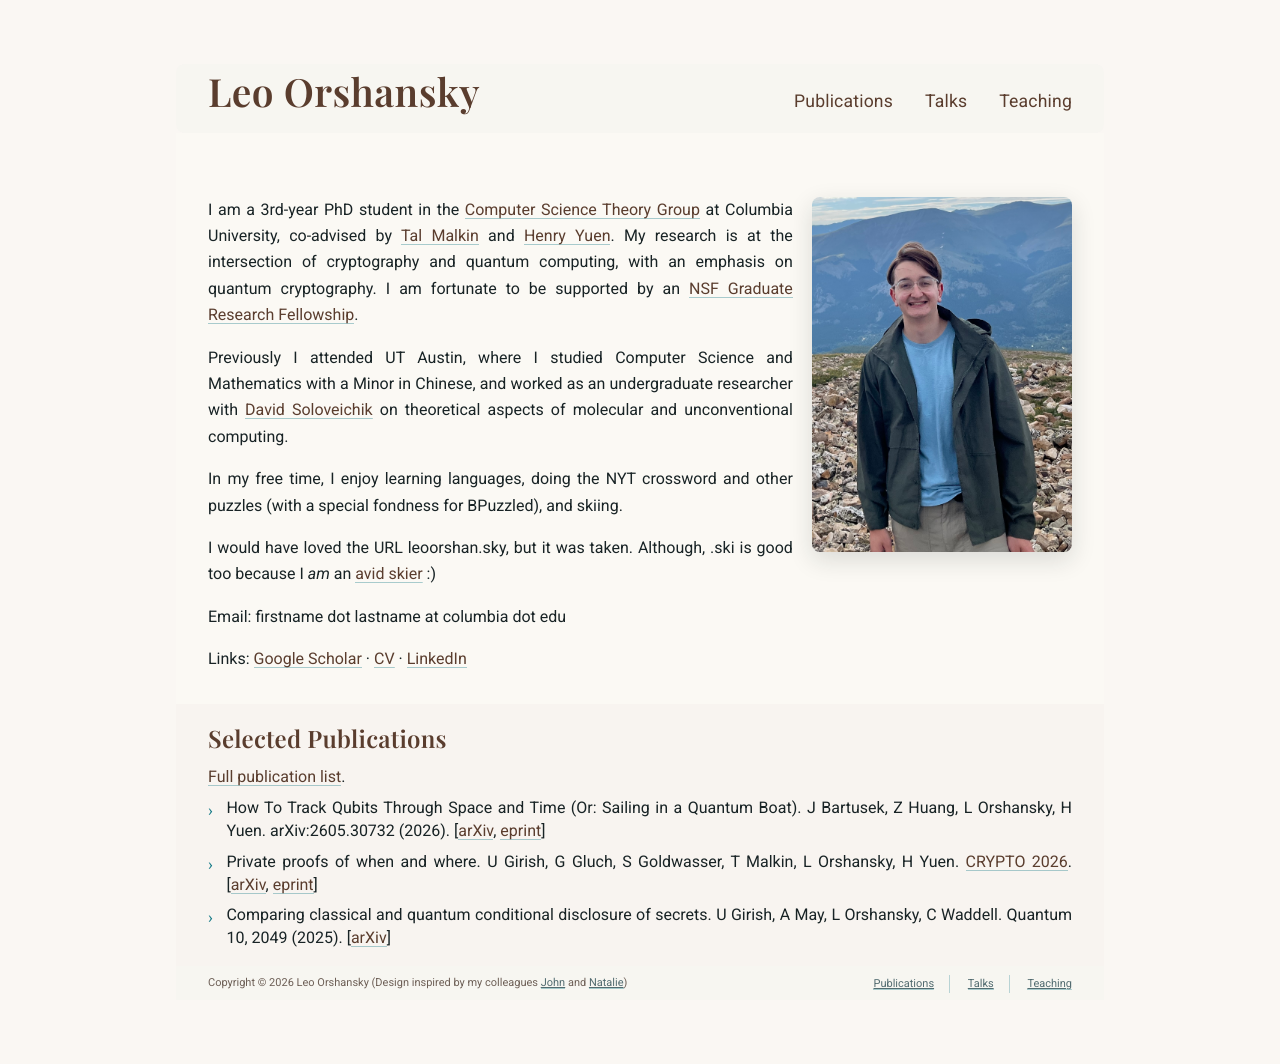
==== commit 9d5c2e73: "Update publications, teaching, and talks" ====
--- a/index.html
+++ b/index.html
@@ -108,7 +108,7 @@
       </li>
       <li>
        <p>
-        Private proofs of when and where. U Girish, G Gluch, S Goldwasser, T Malkin, L Orshansky, H Yuen. To appear in <a href="https://crypto.iacr.org/2026/">CRYPTO 2026</a>. [<a href="https://arxiv.org/abs/2601.18961">arXiv</a>, <a href="https://eprint.iacr.org/2026/136">eprint</a>]
+        Private proofs of when and where. U Girish, G Gluch, S Goldwasser, T Malkin, L Orshansky, H Yuen. <a href="https://crypto.iacr.org/2026/">CRYPTO 2026</a>. [<a href="https://arxiv.org/abs/2601.18961">arXiv</a>, <a href="https://eprint.iacr.org/2026/136">eprint</a>]
        </p>
       </li>
       <li>
